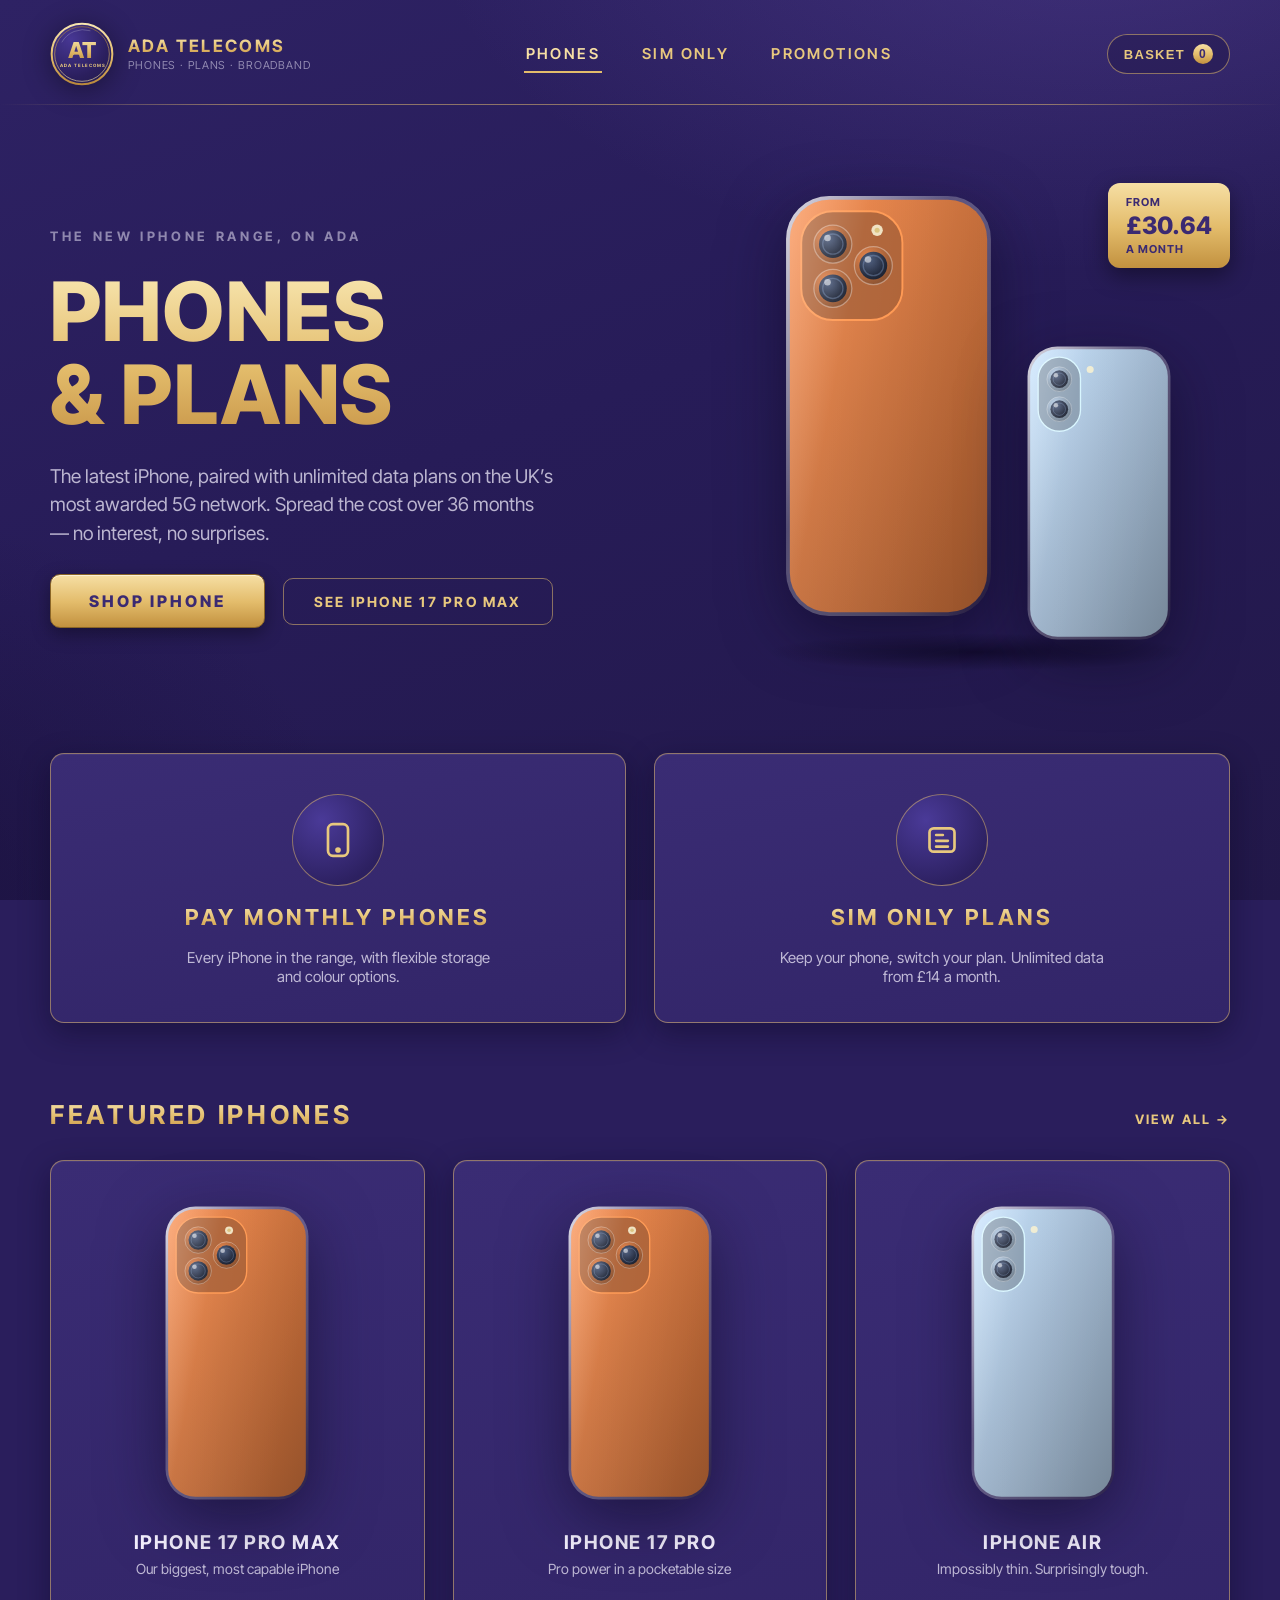
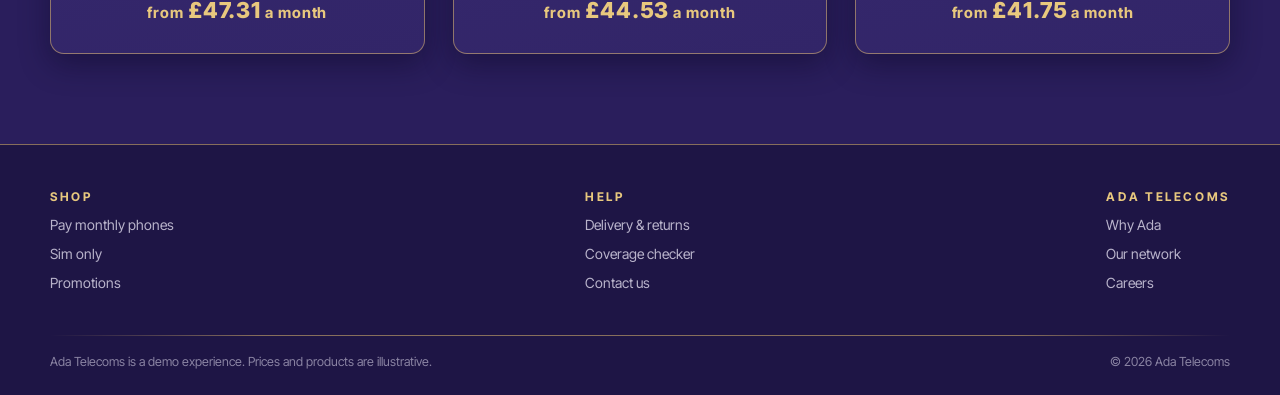
==== index.html @ af58acbb "Initial commit: Ada Telecom demo website Static demo site for Ada Telecom — a fictitious telecom bra" ====
<!DOCTYPE html>
<html lang="en-GB">
<head>
<meta charset="UTF-8">
<meta name="viewport" content="width=device-width, initial-scale=1.0">
<title>Ada Telecoms — Phones &amp; Plans</title>
<link rel="stylesheet" href="ada-telecoms.css">
<style>
  .hero {
    display: grid;
    grid-template-columns: 1.1fr 0.9fr;
    gap: 56px;
    align-items: center;
    padding: 72px 0 64px 0;
  }
  .hero-copy { display: flex; flex-direction: column; gap: 26px; align-items: flex-start; }
  .hero-copy .display-gold { font-size: clamp(48px, 6.4vw, 84px); }
  .hero-sub {
    font-size: 19px;
    line-height: 1.5;
    color: var(--at-text-2);
    margin: 0;
    max-width: 46ch;
    text-wrap: pretty;
  }
  .hero-cta-row { display: flex; align-items: center; gap: 18px; flex-wrap: wrap; }
  .hero-stage {
    position: relative;
    display: flex;
    align-items: flex-end;
    justify-content: center;
    gap: 28px;
    padding: 36px 12px;
  }
  .hero-stage::before {
    content: "";
    position: absolute;
    inset: auto 8% 8px 8%;
    height: 38px;
    border-radius: 50%;
    background: radial-gradient(ellipse at center, rgba(10, 5, 30, 0.65), transparent 70%);
  }
  .hero-stage .phone { position: relative; }
  .hero-stage .phone:nth-child(2) { transform: translateY(-22px); }
  .pricing-flag {
    position: absolute;
    top: 6px;
    right: 0;
    display: flex;
    flex-direction: column;
    gap: 2px;
    padding: 12px 18px;
    border-radius: 12px;
    background: var(--at-gold-grad);
    color: var(--at-ink-on-gold);
    box-shadow: 0 8px 22px rgba(0, 0, 0, 0.4);
  }
  .pricing-flag .flag-num { font-size: 24px; font-weight: 800; letter-spacing: 0.01em; white-space: nowrap; }
  .pricing-flag .flag-sub { font-size: 11px; font-weight: 700; letter-spacing: 0.1em; text-transform: uppercase; }

  .duo-cards {
    display: grid;
    grid-template-columns: 1fr 1fr;
    gap: 28px;
    padding: 10px 0 0 0;
  }
  .duo-card {
    display: flex;
    flex-direction: column;
    align-items: center;
    gap: 18px;
    padding: 40px 32px 36px 32px;
    text-align: center;
  }
  .duo-card .duo-glyph {
    width: 92px;
    height: 92px;
    border-radius: 50%;
    display: flex;
    align-items: center;
    justify-content: center;
    background: radial-gradient(circle at 32% 28%, #4A3A98 0%, #2C2060 75%);
    border: 1.5px solid var(--at-gold-border);
  }
  .duo-card .duo-title {
    font-size: 22px;
    font-weight: 700;
    letter-spacing: 0.16em;
    text-transform: uppercase;
    background: var(--at-gold-text-grad);
    -webkit-background-clip: text;
    background-clip: text;
    color: transparent;
  }
  .duo-card .duo-sub { font-size: 15px; color: var(--at-text-2); margin: 0; max-width: 36ch; }

  .featured { padding: 76px 0 0 0; display: flex; flex-direction: column; gap: 30px; }
  .featured-head { display: flex; align-items: baseline; justify-content: space-between; gap: 24px; }
  .featured-head a { font-size: 13px; font-weight: 700; letter-spacing: 0.16em; text-transform: uppercase; color: var(--at-gold-text); }
  .featured-head a:hover { color: var(--at-gold-1); }
  .featured-grid { display: grid; grid-template-columns: repeat(3, 1fr); gap: 28px; }
  .phone-card {
    display: flex;
    flex-direction: column;
    align-items: center;
    gap: 6px;
    padding: 32px 26px 30px 26px;
    text-align: center;
  }
  .phone-card .phone { padding: 10px 0 22px 0; }
  .phone-card .card-name {
    font-size: 19px;
    font-weight: 700;
    letter-spacing: 0.08em;
    text-transform: uppercase;
    color: var(--at-text);
  }
  .phone-card .card-tag { font-size: 14px; color: var(--at-text-2); margin: 0; }
  .phone-card .card-price {
    margin-top: 14px;
    font-size: 15px;
    font-weight: 700;
    letter-spacing: 0.06em;
    color: var(--at-gold-text);
  }
  .phone-card .card-price strong { font-size: 22px; font-weight: 800; }

  @media (max-width: 920px) {
    .hero { grid-template-columns: 1fr; }
    .duo-cards { grid-template-columns: 1fr; }
    .featured-grid { grid-template-columns: 1fr; }
  }
</style>
</head>
<body>

<div class="wrap">
  <header class="site-header" data-screen-label="Home — header">
    <a class="brand" href="index.html">
      <span class="brand-badge">
        <svg viewBox="0 0 96 96" aria-hidden="true">
          <defs>
            <linearGradient id="atb-gold" x1="0" y1="0" x2="0" y2="1">
              <stop offset="0" stop-color="#F8E6B0"></stop>
              <stop offset="0.55" stop-color="#E2BB6A"></stop>
              <stop offset="1" stop-color="#B9883B"></stop>
            </linearGradient>
            <linearGradient id="atb-gold-2" x1="0" y1="1" x2="0" y2="0">
              <stop offset="0" stop-color="#F8E6B0"></stop>
              <stop offset="0.5" stop-color="#D9AE5E"></stop>
              <stop offset="1" stop-color="#A87C33"></stop>
            </linearGradient>
            <radialGradient id="atb-disc" cx="0.32" cy="0.26" r="0.95">
              <stop offset="0" stop-color="#473794"></stop>
              <stop offset="0.65" stop-color="#2B1F5E"></stop>
              <stop offset="1" stop-color="#211A4A"></stop>
            </radialGradient>
          </defs>
          <circle cx="48" cy="48" r="45.5" fill="url(#atb-disc)" stroke="url(#atb-gold)" stroke-width="3"></circle>
          <circle cx="48" cy="48" r="41" fill="none" stroke="url(#atb-gold-2)" stroke-width="1.2" opacity="0.75"></circle>
          <path d="M 18 30 A 36 36 0 0 1 60 13" fill="none" stroke="rgba(255,255,255,0.20)" stroke-width="1.5" stroke-linecap="round"></path>
          <text x="48" y="54" text-anchor="middle" font-family="'Inter Tight', system-ui, sans-serif" font-size="33" font-weight="800" fill="url(#atb-gold)">AT</text>
          <text x="49" y="67" text-anchor="middle" font-family="'Inter Tight', system-ui, sans-serif" font-size="6.6" font-weight="700" letter-spacing="1.5" fill="#E8C87E">ADA TELECOMS</text>
        </svg>
      </span>
      <span class="brand-name">
        <span class="brand-title">Ada Telecoms</span>
        <span class="brand-tag">Phones · Plans · Broadband</span>
      </span>
    </a>
    <nav class="site-nav">
      <a href="phones.html" class="active">Phones</a>
      <a href="phones.html">Sim only</a>
      <a href="phones.html">Promotions</a>
    </nav>
    <div class="header-actions">
      <button class="basket-pill" type="button">Basket <span class="count" data-basket-count="">0</span></button>
    </div>
  </header>
</div>

<hr class="gold-rule">

<main class="wrap">

  <section class="hero" data-screen-label="Home — hero">
    <div class="hero-copy">
      <p class="eyebrow">The new iPhone range, on Ada</p>
      <h1 class="display-gold">Phones<br><span style="white-space: nowrap;">&amp; Plans</span></h1>
      <p class="hero-sub">The latest iPhone, paired with unlimited data plans on the UK&rsquo;s most awarded 5G network. Spread the cost over 36 months &mdash; no interest, no surprises.</p>
      <div class="hero-cta-row">
        <a class="btn-gold" href="phones.html">Shop iPhone</a>
        <a class="btn-outline" href="product.html?id=iphone-17-pro-max">See iPhone 17 Pro Max</a>
      </div>
    </div>
    <div class="hero-stage" id="hero-stage" data-screen-label="Home — hero phones">
      <div class="pricing-flag">
        <span class="flag-sub">From</span>
        <span class="flag-num" id="hero-price">&nbsp;</span>
        <span class="flag-sub">a month</span>
      </div>
    </div>
  </section>

  <section class="duo-cards" data-screen-label="Home — categories">
    <a class="gold-card duo-card" href="phones.html">
      <span class="duo-glyph">
        <svg width="40" height="40" viewBox="0 0 24 24" fill="none" stroke="#E8C87E" stroke-width="1.6" stroke-linecap="round" stroke-linejoin="round" aria-hidden="true"><rect x="6" y="2.5" width="12" height="19" rx="3"></rect><circle cx="12" cy="18" r="0.9" fill="#E8C87E"></circle></svg>
      </span>
      <span class="duo-title">Pay monthly phones</span>
      <p class="duo-sub">Every iPhone in the range, with flexible storage and colour options.</p>
    </a>
    <a class="gold-card duo-card" href="phones.html">
      <span class="duo-glyph">
        <svg width="40" height="40" viewBox="0 0 24 24" fill="none" stroke="#E8C87E" stroke-width="1.6" stroke-linecap="round" stroke-linejoin="round" aria-hidden="true"><rect x="4.5" y="5" width="15" height="14" rx="2.5"></rect><path d="M8.5 9h4"></path><path d="M8.5 12.5h7"></path><path d="M8.5 16h7"></path></svg>
      </span>
      <span class="duo-title">Sim only plans</span>
      <p class="duo-sub">Keep your phone, switch your plan. Unlimited data from &pound;14 a month.</p>
    </a>
  </section>

  <section class="featured" data-screen-label="Home — featured phones">
    <div class="featured-head">
      <h2 class="section-title">Featured iPhones</h2>
      <a href="phones.html">View all &rarr;</a>
    </div>
    <div class="featured-grid" id="featured-grid"></div>
  </section>

</main>

<footer class="site-footer">
  <div class="wrap">
    <div class="footer-inner">
      <div class="footer-col">
        <span class="footer-head">Shop</span>
        <a href="phones.html">Pay monthly phones</a>
        <a href="phones.html">Sim only</a>
        <a href="phones.html">Promotions</a>
      </div>
      <div class="footer-col">
        <span class="footer-head">Help</span>
        <a href="index.html">Delivery &amp; returns</a>
        <a href="index.html">Coverage checker</a>
        <a href="index.html">Contact us</a>
      </div>
      <div class="footer-col">
        <span class="footer-head">Ada Telecoms</span>
        <a href="index.html">Why Ada</a>
        <a href="index.html">Our network</a>
        <a href="index.html">Careers</a>
      </div>
    </div>
    <hr class="gold-rule">
    <div class="footer-legal">
      <span>Ada Telecoms is a demo experience. Prices and products are illustrative.</span>
      <span>&copy; 2026 Ada Telecoms</span>
    </div>
  </div>
</footer>

<script src="data.js"></script>
<script>
  (function () {
    var phones = window.AT_PHONES;

    // Hero: two hero phones
    var stage = document.getElementById("hero-stage");
    var heroA = phones[0]; // 17 Pro Max
    var heroB = phones[2]; // Air
    stage.insertAdjacentHTML("beforeend", window.atPhoneVisual(heroA, heroA.colors[0].hex, "phone--lg"));
    stage.insertAdjacentHTML("beforeend", window.atPhoneVisual(heroB, heroB.colors[0].hex, ""));
    document.getElementById("hero-price").textContent = window.atMoney(window.atFromPrice(phones[4]));

    // Featured grid: first three phones
    var grid = document.getElementById("featured-grid");
    phones.slice(0, 3).forEach(function (p) {
      grid.insertAdjacentHTML("beforeend",
        '<a class="gold-card phone-card" href="product.html?id=' + p.id + '">' +
          window.atPhoneVisual(p, p.colors[0].hex, "") +
          '<span class="card-name">' + p.name + '</span>' +
          '<p class="card-tag">' + p.tagline + '</p>' +
          '<span class="card-price">from <strong>' + window.atMoney(window.atFromPrice(p)) + '</strong> a month</span>' +
        '</a>');
    });
  })();
</script>

<!-- ============================================================
     ADA BOT EMBED
     Paste your Ada embed <script> snippet directly below this
     comment. It will load on every page that includes this block.
     ============================================================ -->

</body>
</html>
---- ada-telecoms.css ----
/* ============================================================
   Ada Telecoms — theme
   Palette lifted from the Ada Gaming brand image:
   deep royal purple surfaces + warm gold accents
   ============================================================ */
@import url("https://fonts.googleapis.com/css2?family=Inter+Tight:ital,wght@0,400;0,500;0,600;0,700;0,800;1,400&display=swap");

:root {
  /* Purples */
  --at-bg-deepest: #1E1545;
  --at-bg: #2A1E5C;
  --at-bg-2: #322568;
  --at-panel: #3A2C74;
  --at-panel-2: #443585;
  --at-ink-on-gold: #3B2A72;

  /* Golds */
  --at-gold-1: #F6DFA4;
  --at-gold-2: #E3BC6B;
  --at-gold-3: #C2913F;
  --at-gold-text: #E8C87E;
  --at-gold-soft: #D9B670;
  --at-gold-border: rgba(222, 184, 110, 0.55);
  --at-gold-border-strong: rgba(232, 200, 126, 0.85);

  /* Text */
  --at-text: #F5F1FF;
  --at-text-2: rgba(245, 241, 255, 0.72);
  --at-text-3: rgba(245, 241, 255, 0.50);

  --at-gold-grad: linear-gradient(180deg, var(--at-gold-1) 0%, var(--at-gold-2) 52%, var(--at-gold-3) 100%);
  --at-gold-text-grad: linear-gradient(180deg, #F8E6B0 0%, #E2BB6A 60%, #C9974A 100%);

  --at-radius: 14px;
  --at-radius-sm: 10px;

  --at-ease: cubic-bezier(0.2, 0, 0, 1);
}

* { box-sizing: border-box; }

html, body {
  margin: 0;
  padding: 0;
  font-family: "Inter Tight", system-ui, -apple-system, sans-serif;
  background: var(--at-bg);
  color: var(--at-text);
  -webkit-font-smoothing: antialiased;
  text-rendering: optimizeLegibility;
}

body {
  min-height: 100vh;
  background:
    radial-gradient(1100px 600px at 85% -10%, rgba(122, 96, 200, 0.28), transparent 60%),
    radial-gradient(900px 700px at -10% 100%, rgba(20, 12, 50, 0.55), transparent 55%),
    linear-gradient(160deg, #2E2264 0%, #271C58 45%, #221849 100%);
  background-attachment: fixed;
}

a { color: inherit; text-decoration: none; }
img { max-width: 100%; display: block; }

.wrap {
  width: min(1180px, calc(100% - 48px));
  margin: 0 auto;
}

/* ---------- Header ---------- */
.site-header {
  display: flex;
  align-items: center;
  justify-content: space-between;
  gap: 32px;
  padding: 22px 0 18px 0;
}

.brand {
  display: flex;
  align-items: center;
  gap: 14px;
}

.brand-badge {
  display: flex;
  align-items: center;
  justify-content: center;
}

.brand-badge svg {
  display: block;
  width: 64px;
  height: 64px;
  filter: drop-shadow(0 4px 14px rgba(0, 0, 0, 0.4));
}

.brand-name {
  display: flex;
  flex-direction: column;
  gap: 2px;
}

.brand-name .brand-title {
  font-size: 17px;
  font-weight: 700;
  letter-spacing: 0.14em;
  text-transform: uppercase;
  background: var(--at-gold-text-grad);
  -webkit-background-clip: text;
  background-clip: text;
  color: transparent;
}

.brand-name .brand-tag {
  font-size: 11px;
  letter-spacing: 0.08em;
  color: var(--at-text-3);
  text-transform: uppercase;
}

.site-nav {
  display: flex;
  align-items: center;
  gap: 38px;
}

.site-nav a {
  font-size: 15px;
  font-weight: 600;
  letter-spacing: 0.16em;
  text-transform: uppercase;
  color: var(--at-gold-text);
  padding: 8px 2px;
  border-bottom: 2px solid transparent;
  transition: color 120ms var(--at-ease), border-color 120ms var(--at-ease);
}

.site-nav a:hover { color: var(--at-gold-1); }

.site-nav a.active {
  color: var(--at-gold-1);
  border-bottom-color: var(--at-gold-2);
}

.header-actions {
  display: flex;
  align-items: center;
  gap: 14px;
}

.basket-pill {
  display: flex;
  align-items: center;
  gap: 8px;
  padding: 9px 16px;
  border-radius: 999px;
  border: 1.5px solid var(--at-gold-border);
  font-size: 13px;
  font-weight: 600;
  letter-spacing: 0.1em;
  text-transform: uppercase;
  color: var(--at-gold-text);
  cursor: pointer;
  background: rgba(30, 21, 69, 0.4);
  transition: background 120ms var(--at-ease);
}

.basket-pill:hover { background: rgba(30, 21, 69, 0.7); }

.basket-pill .count {
  min-width: 20px;
  height: 20px;
  padding: 0 5px;
  border-radius: 999px;
  background: var(--at-gold-grad);
  color: var(--at-ink-on-gold);
  font-weight: 800;
  font-size: 12px;
  display: flex;
  align-items: center;
  justify-content: center;
}

/* ---------- Gold rule ---------- */
.gold-rule {
  height: 1px;
  border: none;
  margin: 0;
  background: linear-gradient(90deg, transparent, var(--at-gold-border) 18%, var(--at-gold-border) 82%, transparent);
}

/* ---------- Typography ---------- */
.display-gold {
  font-weight: 800;
  text-transform: uppercase;
  letter-spacing: 0.015em;
  line-height: 1.02;
  background: var(--at-gold-text-grad);
  -webkit-background-clip: text;
  background-clip: text;
  color: transparent;
  margin: 0;
}

.eyebrow {
  font-size: 13px;
  font-weight: 700;
  letter-spacing: 0.28em;
  text-transform: uppercase;
  color: var(--at-text-3);
  margin: 0;
}

.section-title {
  font-size: 26px;
  font-weight: 700;
  letter-spacing: 0.14em;
  text-transform: uppercase;
  background: var(--at-gold-text-grad);
  -webkit-background-clip: text;
  background-clip: text;
  color: transparent;
  margin: 0;
}

/* ---------- Buttons ---------- */
.btn-gold {
  display: inline-flex;
  align-items: center;
  justify-content: center;
  gap: 10px;
  padding: 16px 38px;
  border-radius: var(--at-radius-sm);
  background: var(--at-gold-grad);
  border: 1px solid #8A6526;
  box-shadow: inset 0 1px 0 rgba(255, 255, 255, 0.55), 0 6px 18px rgba(0, 0, 0, 0.35);
  color: var(--at-ink-on-gold);
  font-family: inherit;
  font-size: 16px;
  font-weight: 800;
  letter-spacing: 0.18em;
  text-transform: uppercase;
  cursor: pointer;
  transition: filter 120ms var(--at-ease), transform 120ms var(--at-ease);
}

.btn-gold:hover { filter: brightness(1.05); }
.btn-gold:active { transform: scale(0.98); }
.btn-gold:disabled { filter: saturate(0.4) brightness(0.8); cursor: default; }

.btn-outline {
  display: inline-flex;
  align-items: center;
  justify-content: center;
  padding: 14px 30px;
  border-radius: var(--at-radius-sm);
  border: 1.5px solid var(--at-gold-border);
  background: transparent;
  color: var(--at-gold-text);
  font-family: inherit;
  font-size: 14px;
  font-weight: 700;
  letter-spacing: 0.16em;
  text-transform: uppercase;
  cursor: pointer;
  transition: background 120ms var(--at-ease), color 120ms var(--at-ease);
}

.btn-outline:hover { background: rgba(222, 184, 110, 0.12); color: var(--at-gold-1); }

/* ---------- Gold-framed card ---------- */
.gold-card {
  background: linear-gradient(170deg, var(--at-panel) 0%, var(--at-bg-2) 100%);
  border: 1.5px solid var(--at-gold-border);
  border-radius: var(--at-radius);
  box-shadow: inset 0 1px 0 rgba(255, 255, 255, 0.06), 0 10px 30px rgba(12, 7, 35, 0.45);
}

a.gold-card { transition: border-color 120ms var(--at-ease), transform 220ms var(--at-ease); }
a.gold-card:hover { border-color: var(--at-gold-border-strong); transform: translateY(-3px); }

/* ---------- Phone visual (SVG product render) ---------- */
.phone {
  display: flex;
  align-items: center;
  justify-content: center;
}

.phone svg {
  display: block;
  width: 150px;
  height: auto;
  filter: drop-shadow(0 18px 32px rgba(10, 5, 30, 0.55));
}

.phone--sm svg { width: 108px; }
.phone--lg svg { width: 215px; }

/* ---------- Footer ---------- */
.site-footer {
  margin-top: 90px;
  background: var(--at-bg-deepest);
  border-top: 1px solid var(--at-gold-border);
}

.footer-inner {
  display: flex;
  align-items: flex-start;
  justify-content: space-between;
  gap: 40px;
  padding: 44px 0;
  flex-wrap: wrap;
}

.footer-col {
  display: flex;
  flex-direction: column;
  gap: 12px;
}

.footer-col .footer-head {
  font-size: 12px;
  font-weight: 700;
  letter-spacing: 0.22em;
  text-transform: uppercase;
  color: var(--at-gold-text);
}

.footer-col a {
  font-size: 14px;
  color: var(--at-text-2);
}

.footer-col a:hover { color: var(--at-text); }

.footer-legal {
  padding: 18px 0 26px 0;
  font-size: 12.5px;
  color: var(--at-text-3);
  display: flex;
  justify-content: space-between;
  gap: 24px;
  flex-wrap: wrap;
}

/* ---------- Responsive ---------- */
@media (max-width: 860px) {
  .site-nav { display: none; }
}
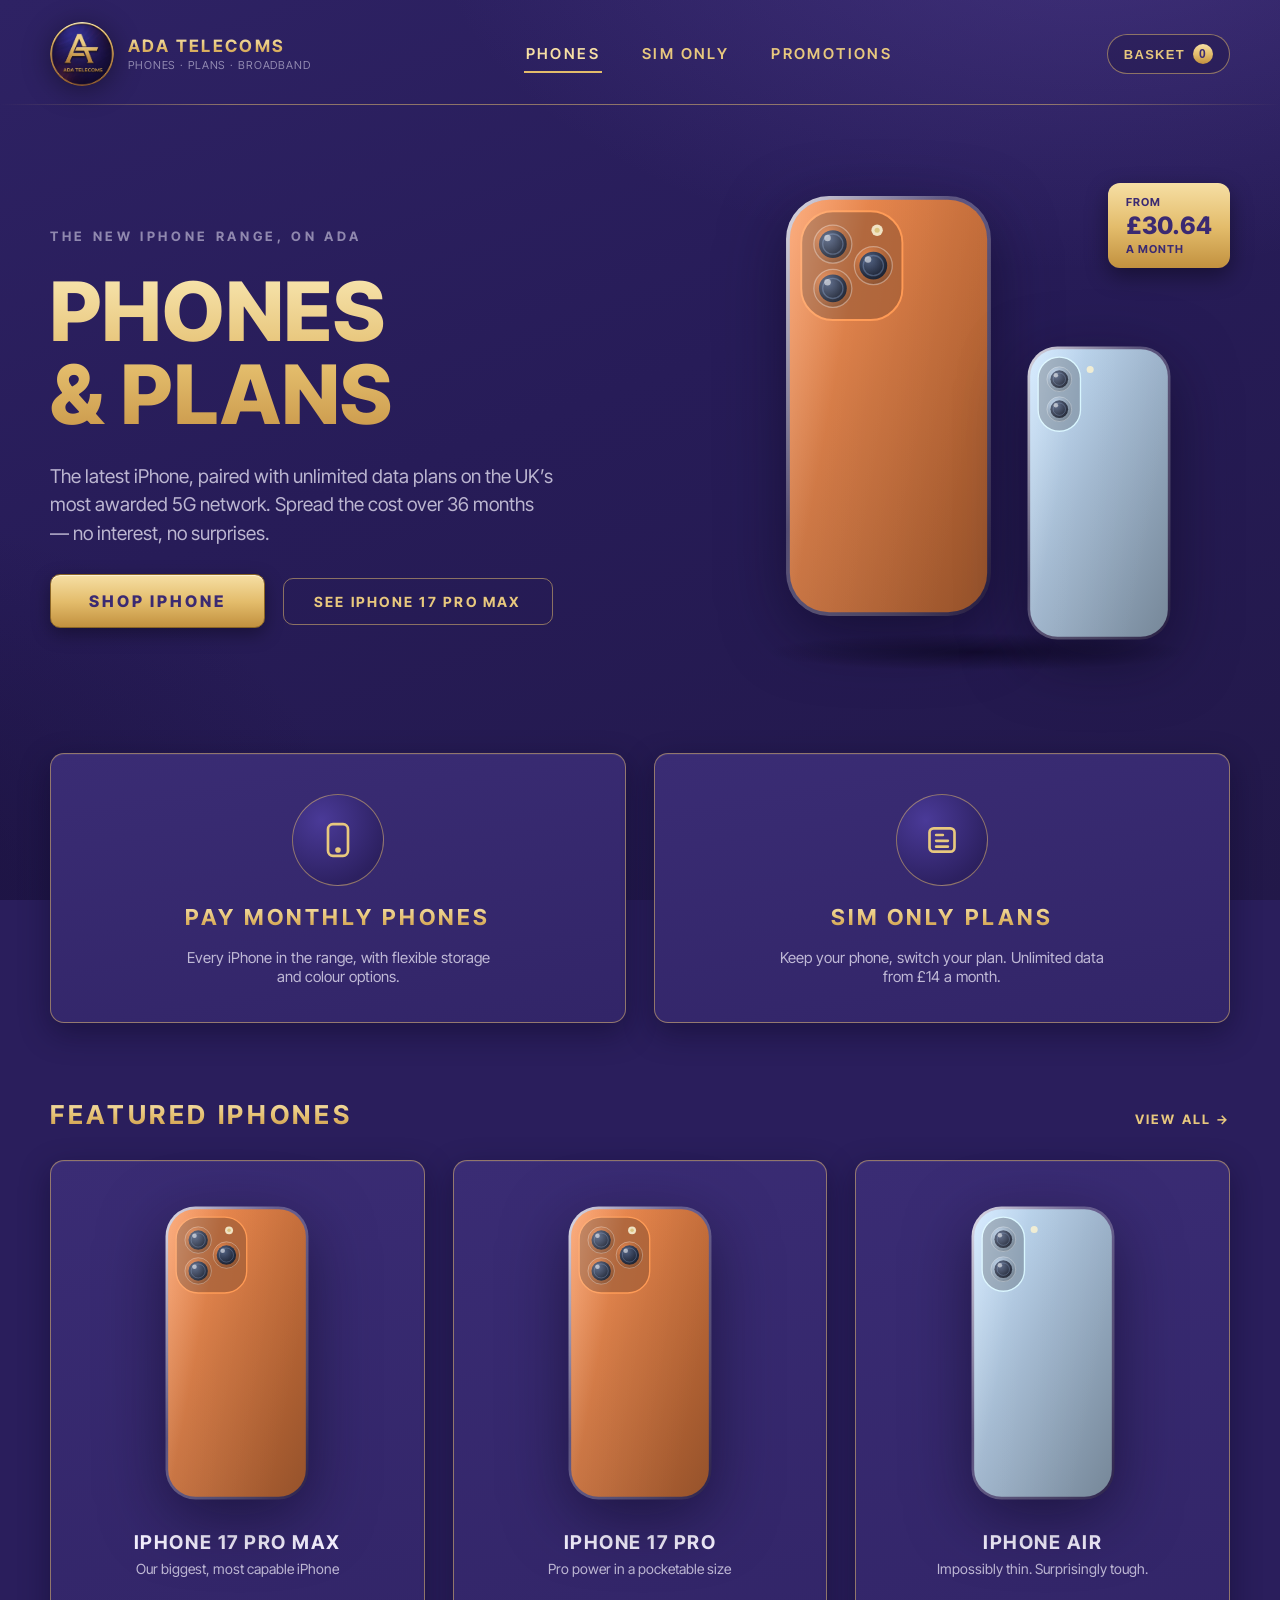
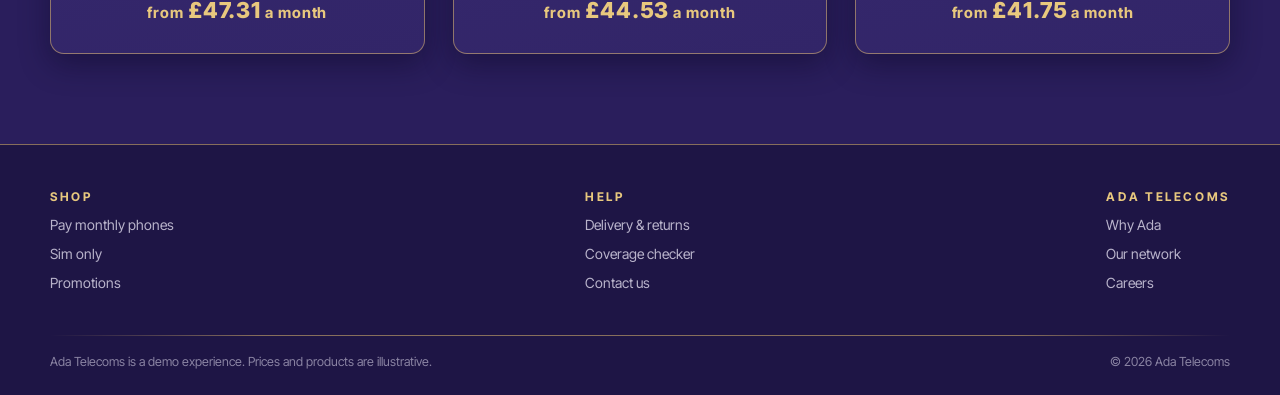
==== commit 793f9548: "Replace SVG badge with logo image; simplify proactive to reset on refresh - All three pages now use " ====
--- a/index.html
+++ b/index.html
@@ -138,30 +138,7 @@
   <header class="site-header" data-screen-label="Home — header">
     <a class="brand" href="index.html">
       <span class="brand-badge">
-        <svg viewBox="0 0 96 96" aria-hidden="true">
-          <defs>
-            <linearGradient id="atb-gold" x1="0" y1="0" x2="0" y2="1">
-              <stop offset="0" stop-color="#F8E6B0"></stop>
-              <stop offset="0.55" stop-color="#E2BB6A"></stop>
-              <stop offset="1" stop-color="#B9883B"></stop>
-            </linearGradient>
-            <linearGradient id="atb-gold-2" x1="0" y1="1" x2="0" y2="0">
-              <stop offset="0" stop-color="#F8E6B0"></stop>
-              <stop offset="0.5" stop-color="#D9AE5E"></stop>
-              <stop offset="1" stop-color="#A87C33"></stop>
-            </linearGradient>
-            <radialGradient id="atb-disc" cx="0.32" cy="0.26" r="0.95">
-              <stop offset="0" stop-color="#473794"></stop>
-              <stop offset="0.65" stop-color="#2B1F5E"></stop>
-              <stop offset="1" stop-color="#211A4A"></stop>
-            </radialGradient>
-          </defs>
-          <circle cx="48" cy="48" r="45.5" fill="url(#atb-disc)" stroke="url(#atb-gold)" stroke-width="3"></circle>
-          <circle cx="48" cy="48" r="41" fill="none" stroke="url(#atb-gold-2)" stroke-width="1.2" opacity="0.75"></circle>
-          <path d="M 18 30 A 36 36 0 0 1 60 13" fill="none" stroke="rgba(255,255,255,0.20)" stroke-width="1.5" stroke-linecap="round"></path>
-          <text x="48" y="54" text-anchor="middle" font-family="'Inter Tight', system-ui, sans-serif" font-size="33" font-weight="800" fill="url(#atb-gold)">AT</text>
-          <text x="49" y="67" text-anchor="middle" font-family="'Inter Tight', system-ui, sans-serif" font-size="6.6" font-weight="700" letter-spacing="1.5" fill="#E8C87E">ADA TELECOMS</text>
-        </svg>
+        <img src="logo.png" alt="Ada Telecoms" width="64" height="64" style="border-radius:50%;display:block;filter:drop-shadow(0 4px 14px rgba(0,0,0,0.4));">
       </span>
       <span class="brand-name">
         <span class="brand-title">Ada Telecoms</span>
@@ -288,9 +265,14 @@
 
 <!-- ============================================================
      ADA BOT EMBED
-     Paste your Ada embed <script> snippet directly below this
-     comment. It will load on every page that includes this block.
      ============================================================ -->
+<script>
+  window.adaSettings = {
+    handle: "ada-telecom-ai-agent-demo",
+    hideMask: false
+  };
+</script>
+<script src="https://static.ada.support/embed2.js" async></script>
 
 </body>
 </html>
